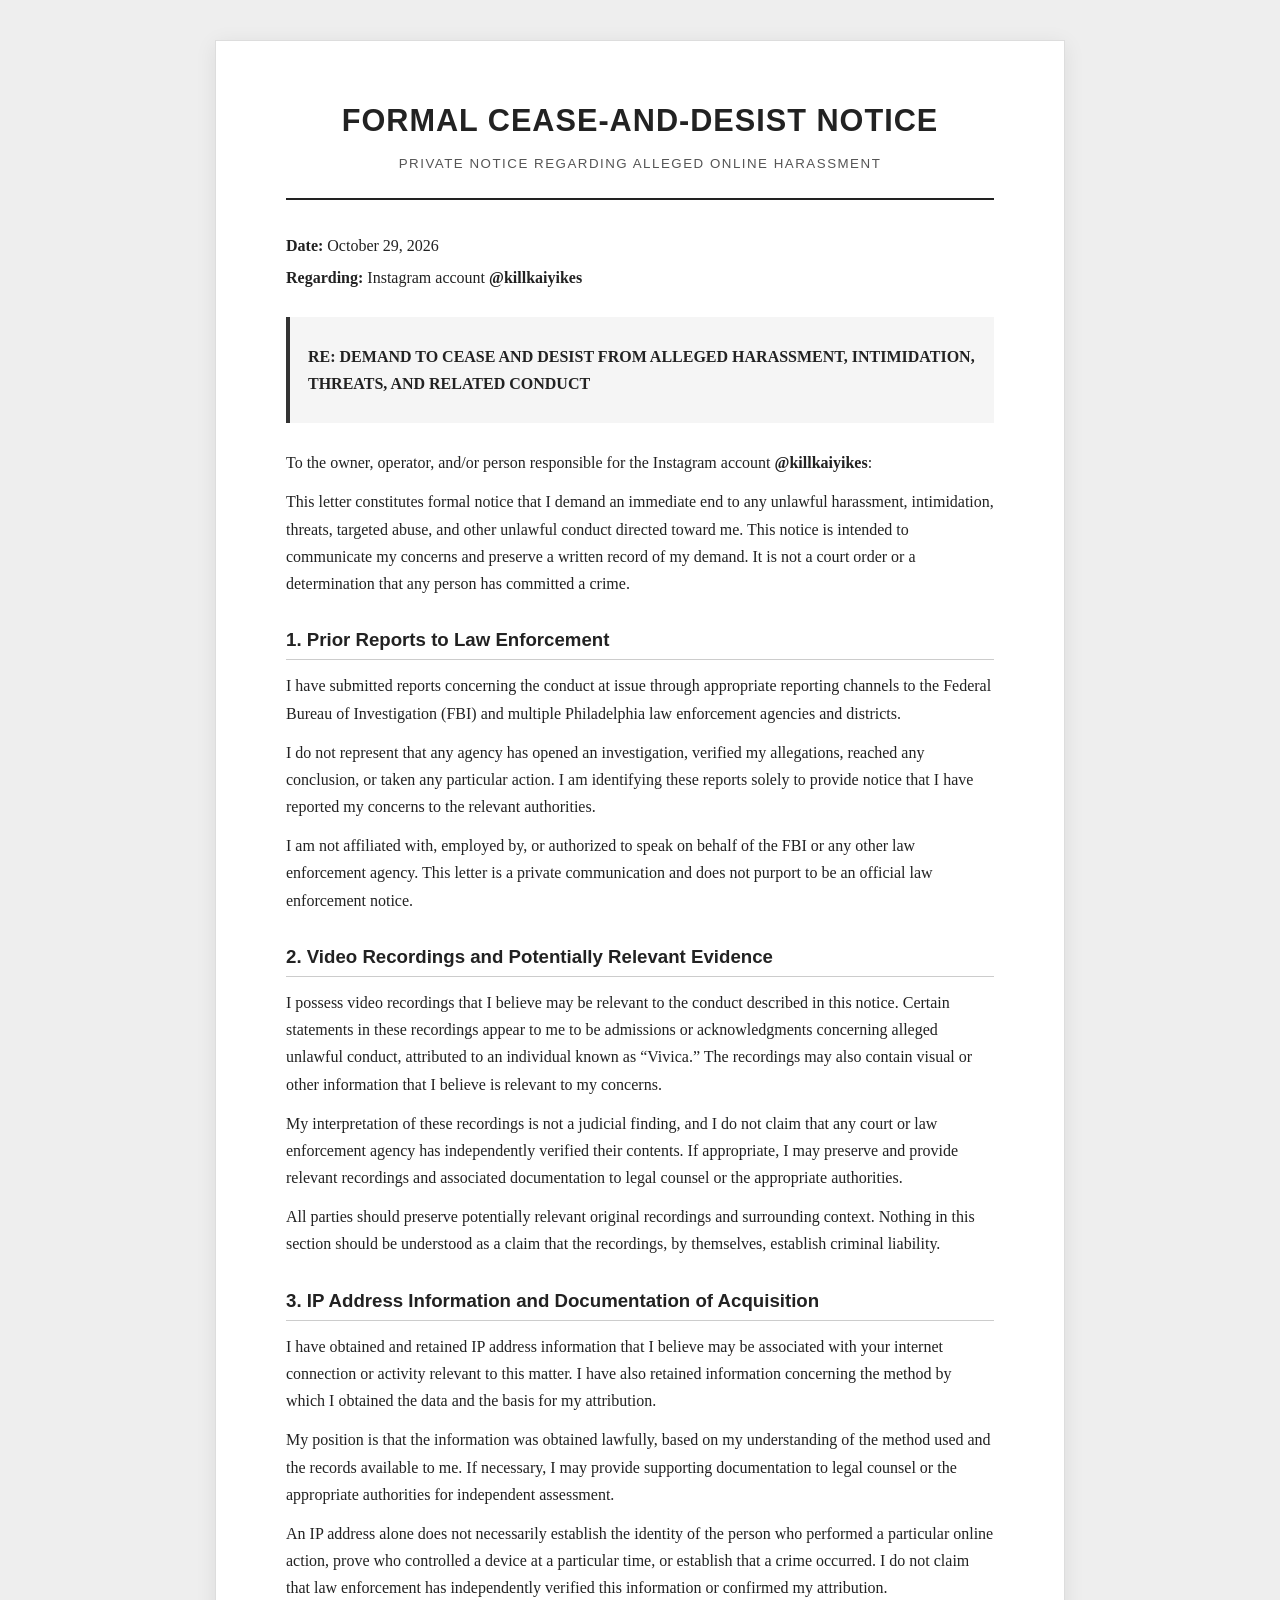
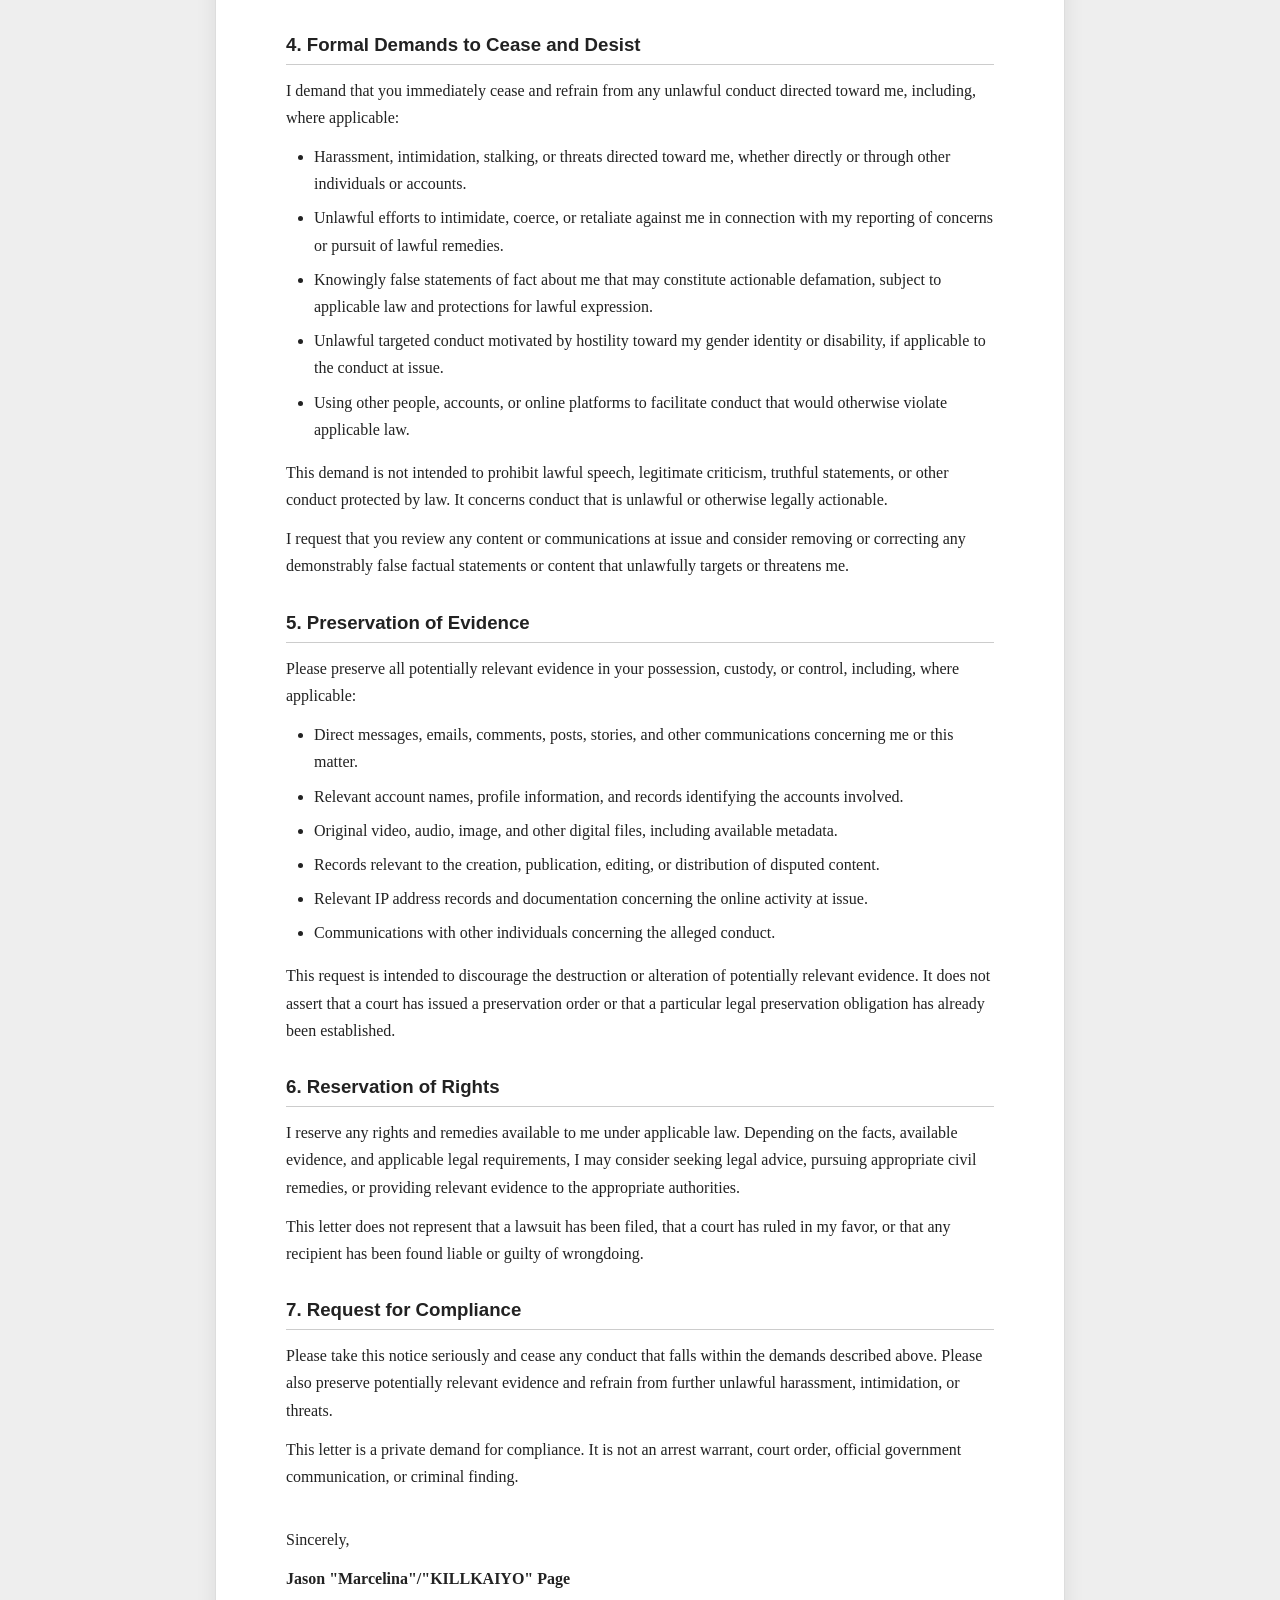
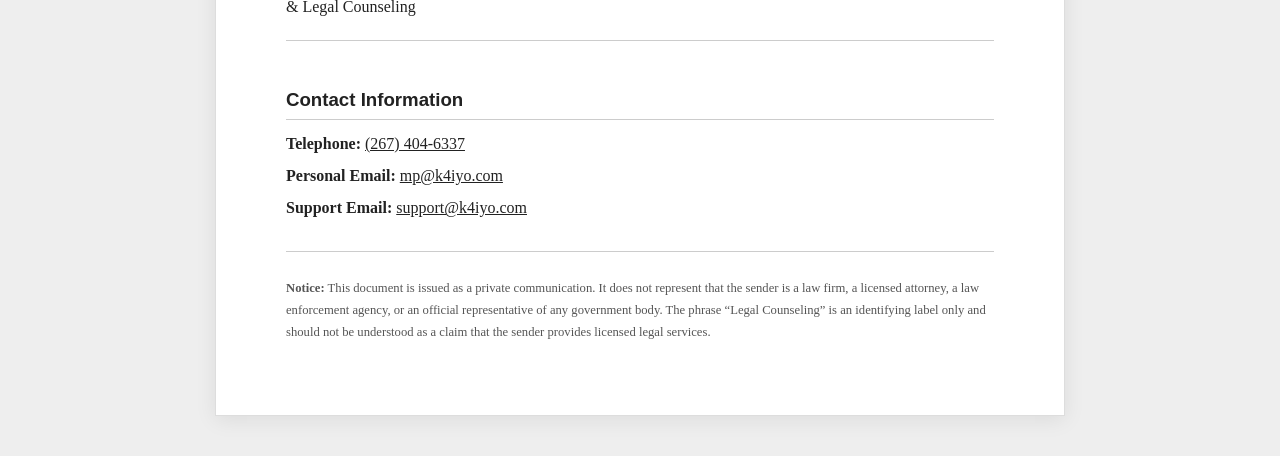
==== index.html @ 61499386 "Fix name formatting in index.html" ====
<!DOCTYPE html>

<html lang="en">

<head>

    <meta charset="UTF-8">

    <meta name="viewport" content="width=device-width, initial-scale=1.0">

    <meta name="author" content="KILLKAIYO">

    <meta name="description" content="Formal cease-and-desist notice concerning alleged online harassment and intimidation.">

    <title>Formal Cease-and-Desist Notice</title>

    <style>

        :root {

            color-scheme: light;

            --text: #222222;

            --muted: #555555;

            --rule: #cccccc;

            --paper: #ffffff;

            --background: #eeeeee;

        }

        * {

            box-sizing: border-box;

        }

        body {

            margin: 0;

            padding: 40px 20px;

            background: var(--background);

            color: var(--text);

            font-family: Georgia, "Times New Roman", serif;

            font-size: 12pt;

            line-height: 1.7;

        }

        main {

            max-width: 850px;

            margin: 0 auto;

            padding: 60px 70px;

            background: var(--paper);

            border: 1px solid #dddddd;

            box-shadow: 0 4px 20px rgba(0, 0, 0, 0.08);

        }

        header {

            margin-bottom: 32px;

            padding-bottom: 22px;

            border-bottom: 2px solid var(--text);

            text-align: center;

        }

        h1 {

            margin: 0 0 12px;

            font-family: Arial, Helvetica, sans-serif;

            font-size: 23pt;

            line-height: 1.3;

            letter-spacing: 1px;

            text-transform: uppercase;

        }

        .document-subtitle {

            margin: 0;

            color: var(--muted);

            font-family: Arial, Helvetica, sans-serif;

            font-size: 10pt;

            letter-spacing: 1.5px;

            text-transform: uppercase;

        }

        .metadata {

            margin: 26px 0;

        }

        .metadata p {

            margin: 5px 0;

        }

        .subject {

            margin: 26px 0;

            padding: 14px 18px;

            border-left: 4px solid #333333;

            background: #f5f5f5;

        }

        h2 {

            margin: 30px 0 10px;

            padding-bottom: 6px;

            border-bottom: 1px solid var(--rule);

            font-family: Arial, Helvetica, sans-serif;

            font-size: 14pt;

            line-height: 1.4;

        }

        p {

            margin: 12px 0;

        }

        ul {

            margin: 10px 0 16px;

            padding-left: 28px;

        }

        li {

            margin: 7px 0;

        }

        .signature {

            margin-top: 36px;

        }

        .contact-information {

            margin-top: 20px;

            padding-top: 16px;

            border-top: 1px solid var(--rule);

        }

        .contact-information p {

            margin: 5px 0;

            overflow-wrap: anywhere;

        }

        .disclaimer {

            margin-top: 30px;

            padding-top: 14px;

            border-top: 1px solid var(--rule);

            color: var(--muted);

            font-size: 9.5pt;

        }

        a {

            color: inherit;

            text-decoration: underline;

        }

        @media screen and (max-width: 640px) {

            body {

                padding: 0;

                font-size: 11pt;

            }

            main {

                padding: 32px 22px;

                border: none;

                box-shadow: none;

            }

            h1 {

                font-size: 19pt;

            }

        }

        @media print {

            @page {

                size: letter;

                margin: 0.75in;

            }

            body {

                padding: 0;

                background: #ffffff;

                font-size: 11pt;

                line-height: 1.5;

            }

            main {

                max-width: none;

                margin: 0;

                padding: 0;

                border: none;

                box-shadow: none;

            }

            h2 {

                break-after: avoid;

            }

            p, li {

                orphans: 3;

                widows: 3;

            }

            .subject {

                background: #ffffff;

            }

        }

    </style>

</head>

<body>

    <main>

        <header>

            <h1>Formal Cease-and-Desist Notice</h1>

            <p class="document-subtitle">

                Private Notice Regarding Alleged Online Harassment

            </p>

        </header>

        <section class="metadata" aria-label="Document information">

            <p><strong>Date:</strong> October 29, 2026</p>

            <p><strong>Regarding:</strong> Instagram account <strong>@killkaiyikes</strong></p>

        </section>

        <div class="subject">

            <p><strong>RE: DEMAND TO CEASE AND DESIST FROM ALLEGED HARASSMENT, INTIMIDATION, THREATS, AND RELATED CONDUCT</strong></p>

        </div>

        <p>To the owner, operator, and/or person responsible for the Instagram account <strong>@killkaiyikes</strong>:</p>

        <p>This letter constitutes formal notice that I demand an immediate end to any unlawful harassment, intimidation, threats, targeted abuse, and other unlawful conduct directed toward me. This notice is intended to communicate my concerns and preserve a written record of my demand. It is not a court order or a determination that any person has committed a crime.</p>

        <section>

            <h2>1. Prior Reports to Law Enforcement</h2>

            <p>I have submitted reports concerning the conduct at issue through appropriate reporting channels to the Federal Bureau of Investigation (FBI) and multiple Philadelphia law enforcement agencies and districts.</p>

            <p>I do not represent that any agency has opened an investigation, verified my allegations, reached any conclusion, or taken any particular action. I am identifying these reports solely to provide notice that I have reported my concerns to the relevant authorities.</p>

            <p>I am not affiliated with, employed by, or authorized to speak on behalf of the FBI or any other law enforcement agency. This letter is a private communication and does not purport to be an official law enforcement notice.</p>

        </section>

        <section>

            <h2>2. Video Recordings and Potentially Relevant Evidence</h2>

            <p>I possess video recordings that I believe may be relevant to the conduct described in this notice. Certain statements in these recordings appear to me to be admissions or acknowledgments concerning alleged unlawful conduct, attributed to an individual known as “Vivica.” The recordings may also contain visual or other information that I believe is relevant to my concerns.</p>

            <p>My interpretation of these recordings is not a judicial finding, and I do not claim that any court or law enforcement agency has independently verified their contents. If appropriate, I may preserve and provide relevant recordings and associated documentation to legal counsel or the appropriate authorities.</p>

            <p>All parties should preserve potentially relevant original recordings and surrounding context. Nothing in this section should be understood as a claim that the recordings, by themselves, establish criminal liability.</p>

        </section>

        <section>

            <h2>3. IP Address Information and Documentation of Acquisition</h2>

            <p>I have obtained and retained IP address information that I believe may be associated with your internet connection or activity relevant to this matter. I have also retained information concerning the method by which I obtained the data and the basis for my attribution.</p>

            <p>My position is that the information was obtained lawfully, based on my understanding of the method used and the records available to me. If necessary, I may provide supporting documentation to legal counsel or the appropriate authorities for independent assessment.</p>

            <p>An IP address alone does not necessarily establish the identity of the person who performed a particular online action, prove who controlled a device at a particular time, or establish that a crime occurred. I do not claim that law enforcement has independently verified this information or confirmed my attribution.</p>

        </section>

        <section>

            <h2>4. Formal Demands to Cease and Desist</h2>

            <p>I demand that you immediately cease and refrain from any unlawful conduct directed toward me, including, where applicable:</p>

            <ul>

                <li>Harassment, intimidation, stalking, or threats directed toward me, whether directly or through other individuals or accounts.</li>

                <li>Unlawful efforts to intimidate, coerce, or retaliate against me in connection with my reporting of concerns or pursuit of lawful remedies.</li>

                <li>Knowingly false statements of fact about me that may constitute actionable defamation, subject to applicable law and protections for lawful expression.</li>

                <li>Unlawful targeted conduct motivated by hostility toward my gender identity or disability, if applicable to the conduct at issue.</li>

                <li>Using other people, accounts, or online platforms to facilitate conduct that would otherwise violate applicable law.</li>

            </ul>

            <p>This demand is not intended to prohibit lawful speech, legitimate criticism, truthful statements, or other conduct protected by law. It concerns conduct that is unlawful or otherwise legally actionable.</p>

            <p>I request that you review any content or communications at issue and consider removing or correcting any demonstrably false factual statements or content that unlawfully targets or threatens me.</p>

        </section>

        <section>

            <h2>5. Preservation of Evidence</h2>

            <p>Please preserve all potentially relevant evidence in your possession, custody, or control, including, where applicable:</p>

            <ul>

                <li>Direct messages, emails, comments, posts, stories, and other communications concerning me or this matter.</li>

                <li>Relevant account names, profile information, and records identifying the accounts involved.</li>

                <li>Original video, audio, image, and other digital files, including available metadata.</li>

                <li>Records relevant to the creation, publication, editing, or distribution of disputed content.</li>

                <li>Relevant IP address records and documentation concerning the online activity at issue.</li>

                <li>Communications with other individuals concerning the alleged conduct.</li>

            </ul>

            <p>This request is intended to discourage the destruction or alteration of potentially relevant evidence. It does not assert that a court has issued a preservation order or that a particular legal preservation obligation has already been established.</p>

        </section>

        <section>

            <h2>6. Reservation of Rights</h2>

            <p>I reserve any rights and remedies available to me under applicable law. Depending on the facts, available evidence, and applicable legal requirements, I may consider seeking legal advice, pursuing appropriate civil remedies, or providing relevant evidence to the appropriate authorities.</p>

            <p>This letter does not represent that a lawsuit has been filed, that a court has ruled in my favor, or that any recipient has been found liable or guilty of wrongdoing.</p>

        </section>

        <section>

            <h2>7. Request for Compliance</h2>

            <p>Please take this notice seriously and cease any conduct that falls within the demands described above. Please also preserve potentially relevant evidence and refrain from further unlawful harassment, intimidation, or threats.</p>

            <p>This letter is a private demand for compliance. It is not an arrest warrant, court order, official government communication, or criminal finding.</p>

        </section>

        <section class="signature">

            <p>Sincerely,</p>

            <p>

                <strong>Jason "Marcelina"/"KILLKAIYO" Page</strong><br>

                & Legal Counseling

            </p>

            <div class="contact-information">

                <h2>Contact Information</h2>

                <p><strong>Telephone:</strong> <a href="tel:+12674046337">(267) 404-6337</a></p>

                <p><strong>Personal Email:</strong> <a href="mailto:mp@k4iyo.com">mp@k4iyo.com</a></p>

                <p><strong>Support Email:</strong> <a href="mailto:support@k4iyo.com">support@k4iyo.com</a></p>

                </p>

            </div>

        </section>

        <footer class="disclaimer">

            <p><strong>Notice:</strong> This document is issued as a private communication. It does not represent that the sender is a law firm, a licensed attorney, a law enforcement agency, or an official representative of any government body. The phrase “Legal Counseling” is an identifying label only and should not be understood as a claim that the sender provides licensed legal services.</p>

        </footer>

    </main>

</body>

</html>
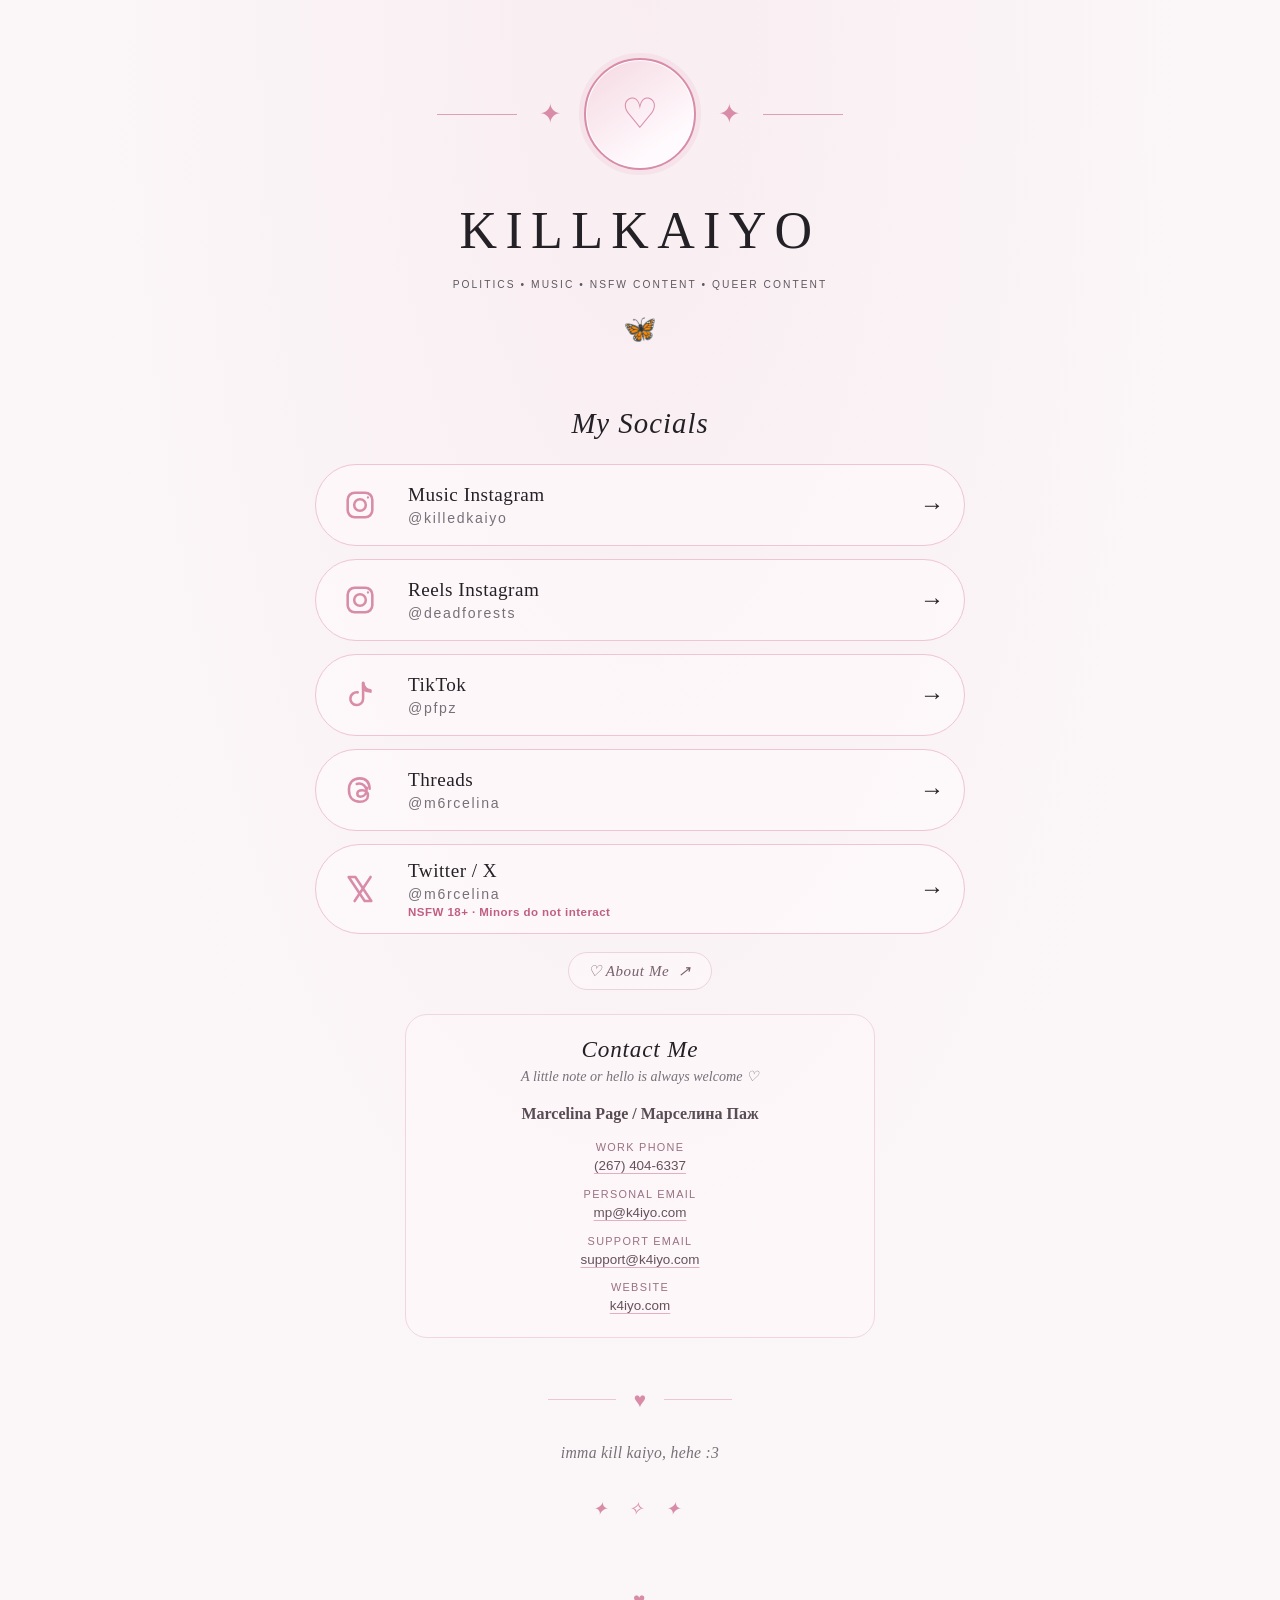
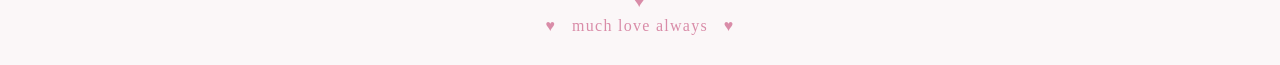
==== commit 0ba3474b: "Add files via upload" ====
--- a/index.html
+++ b/index.html
@@ -1,495 +1,471 @@
 <!DOCTYPE html>
-
 <html lang="en">
-
 <head>
-
-    <meta charset="UTF-8">
-
-    <meta name="viewport" content="width=device-width, initial-scale=1.0">
-
-    <meta name="author" content="KILLKAIYO">
-
-    <meta name="description" content="Formal cease-and-desist notice concerning alleged online harassment and intimidation.">
-
-    <title>Formal Cease-and-Desist Notice</title>
-
-    <style>
-
-        :root {
-
-            color-scheme: light;
-
-            --text: #222222;
-
-            --muted: #555555;
-
-            --rule: #cccccc;
-
-            --paper: #ffffff;
-
-            --background: #eeeeee;
-
-        }
-
-        * {
-
-            box-sizing: border-box;
-
-        }
-
-        body {
-
-            margin: 0;
-
-            padding: 40px 20px;
-
-            background: var(--background);
-
-            color: var(--text);
-
-            font-family: Georgia, "Times New Roman", serif;
-
-            font-size: 12pt;
-
-            line-height: 1.7;
-
-        }
-
-        main {
-
-            max-width: 850px;
-
-            margin: 0 auto;
-
-            padding: 60px 70px;
-
-            background: var(--paper);
-
-            border: 1px solid #dddddd;
-
-            box-shadow: 0 4px 20px rgba(0, 0, 0, 0.08);
-
-        }
-
-        header {
-
-            margin-bottom: 32px;
-
-            padding-bottom: 22px;
-
-            border-bottom: 2px solid var(--text);
-
-            text-align: center;
-
-        }
-
-        h1 {
-
-            margin: 0 0 12px;
-
-            font-family: Arial, Helvetica, sans-serif;
-
-            font-size: 23pt;
-
-            line-height: 1.3;
-
-            letter-spacing: 1px;
-
-            text-transform: uppercase;
-
-        }
-
-        .document-subtitle {
-
-            margin: 0;
-
-            color: var(--muted);
-
-            font-family: Arial, Helvetica, sans-serif;
-
-            font-size: 10pt;
-
-            letter-spacing: 1.5px;
-
-            text-transform: uppercase;
-
-        }
-
-        .metadata {
-
-            margin: 26px 0;
-
-        }
-
-        .metadata p {
-
-            margin: 5px 0;
-
-        }
-
-        .subject {
-
-            margin: 26px 0;
-
-            padding: 14px 18px;
-
-            border-left: 4px solid #333333;
-
-            background: #f5f5f5;
-
-        }
-
-        h2 {
-
-            margin: 30px 0 10px;
-
-            padding-bottom: 6px;
-
-            border-bottom: 1px solid var(--rule);
-
-            font-family: Arial, Helvetica, sans-serif;
-
-            font-size: 14pt;
-
-            line-height: 1.4;
-
-        }
-
-        p {
-
-            margin: 12px 0;
-
-        }
-
-        ul {
-
-            margin: 10px 0 16px;
-
-            padding-left: 28px;
-
-        }
-
-        li {
-
-            margin: 7px 0;
-
-        }
-
-        .signature {
-
-            margin-top: 36px;
-
-        }
-
-        .contact-information {
-
-            margin-top: 20px;
-
-            padding-top: 16px;
-
-            border-top: 1px solid var(--rule);
-
-        }
-
-        .contact-information p {
-
-            margin: 5px 0;
-
-            overflow-wrap: anywhere;
-
-        }
-
-        .disclaimer {
-
-            margin-top: 30px;
-
-            padding-top: 14px;
-
-            border-top: 1px solid var(--rule);
-
-            color: var(--muted);
-
-            font-size: 9.5pt;
-
-        }
-
-        a {
-
-            color: inherit;
-
-            text-decoration: underline;
-
-        }
-
-        @media screen and (max-width: 640px) {
-
-            body {
-
-                padding: 0;
-
-                font-size: 11pt;
-
-            }
-
-            main {
-
-                padding: 32px 22px;
-
-                border: none;
-
-                box-shadow: none;
-
-            }
-
-            h1 {
-
-                font-size: 19pt;
-
-            }
-
-        }
-
-        @media print {
-
-            @page {
-
-                size: letter;
-
-                margin: 0.75in;
-
-            }
-
-            body {
-
-                padding: 0;
-
-                background: #ffffff;
-
-                font-size: 11pt;
-
-                line-height: 1.5;
-
-            }
-
-            main {
-
-                max-width: none;
-
-                margin: 0;
-
-                padding: 0;
-
-                border: none;
-
-                box-shadow: none;
-
-            }
-
-            h2 {
-
-                break-after: avoid;
-
-            }
-
-            p, li {
-
-                orphans: 3;
-
-                widows: 3;
-
-            }
-
-            .subject {
-
-                background: #ffffff;
-
-            }
-
-        }
-
-    </style>
-
+  <meta charset="UTF-8">
+  <meta name="viewport" content="width=device-width, initial-scale=1">
+  <meta name="theme-color" content="#fbf7f8">
+  <meta name="description" content="Find and connect with KILLKAIYO across social platforms.">
+  <title>KILLKAIYO — My Socials</title>
+  <style>
+    :root {
+      color-scheme: light;
+      --paper: #fbf7f8;
+      --ink: #242126;
+      --muted: #777078;
+      --pink: #d98ca8;
+      --pink-soft: #f3c9d7;
+      --pink-pale: #fffafd;
+      --line: #f0c4d2;
+      --serif: "Bodoni 72", Didot, "Times New Roman", serif;
+      --sans: -apple-system, BlinkMacSystemFont, "Segoe UI", sans-serif;
+    }
+
+    * { box-sizing: border-box; }
+
+    html { min-height: 100%; scroll-behavior: smooth; }
+
+    body {
+      margin: 0;
+      min-height: 100vh;
+      background:
+        radial-gradient(ellipse at 50% 0%, rgba(242, 205, 218, .23), transparent 38rem),
+        var(--paper);
+      color: var(--ink);
+      font-family: var(--sans);
+      display: flex;
+      flex-direction: column;
+    }
+
+    main {
+      width: min(100% - 36px, 650px);
+      margin: 0 auto;
+      padding: 58px 0 36px;
+      flex: 1;
+    }
+
+    .hero {
+      text-align: center;
+      padding: 0 0 20px;
+    }
+
+    .ornament {
+      display: flex;
+      align-items: center;
+      justify-content: center;
+      gap: 22px;
+      margin: 0 auto 20px;
+      color: var(--pink);
+    }
+
+    .ornament-line {
+      width: clamp(36px, 12vw, 80px);
+      height: 1px;
+      background: var(--pink);
+      opacity: .8;
+    }
+
+    .avatar {
+      width: 112px;
+      height: 112px;
+      display: grid;
+      place-items: center;
+      border-radius: 50%;
+      border: 2px solid var(--pink);
+      outline: 5px solid rgba(217, 140, 168, .12);
+      background: linear-gradient(145deg, #f5d8e2, #fffafd 75%);
+      color: var(--pink);
+      font-size: 42px;
+      line-height: 1;
+      box-shadow: 0 0 0 1px #fff inset;
+    }
+
+    .sparkle {
+      font-family: var(--serif);
+      font-size: 27px;
+      line-height: 1;
+    }
+
+    h1 {
+      margin: 30px 0 13px;
+      font-family: var(--serif);
+      font-weight: 400;
+      font-size: clamp(2.2rem, 8vw, 3.25rem);
+      letter-spacing: .16em;
+      line-height: 1.2;
+    }
+
+    .tagline {
+      margin: 0;
+      color: #5e5860;
+      font-size: .64rem;
+      letter-spacing: .20em;
+      line-height: 1.9;
+      text-transform: uppercase;
+    }
+
+    .butterfly {
+      margin: 18px 0 0;
+      color: var(--pink);
+      font-size: 27px;
+    }
+
+    .socials {
+      margin: 42px 0 0;
+    }
+
+    h2 {
+      margin: 0 0 24px;
+      text-align: center;
+      font-family: var(--serif);
+      font-size: 1.8rem;
+      font-weight: 400;
+      font-style: italic;
+      letter-spacing: .035em;
+    }
+
+    .link-list {
+      display: grid;
+      gap: 13px;
+    }
+
+    .social-link {
+      display: grid;
+      grid-template-columns: 52px 1fr 22px;
+      align-items: center;
+      gap: 18px;
+      min-height: 82px;
+      padding: 15px 22px;
+      border: 1px solid var(--line);
+      border-radius: 999px;
+      background: rgba(255, 250, 253, .48);
+      color: var(--ink);
+      text-decoration: none;
+      transition: transform .18s ease, background .18s ease, border-color .18s ease, box-shadow .18s ease;
+      -webkit-tap-highlight-color: transparent;
+    }
+
+    .social-link:hover,
+    .social-link:focus-visible {
+      background: #fffafd;
+      border-color: var(--pink);
+      box-shadow: 0 7px 24px rgba(192, 111, 143, .09);
+      transform: translateY(-2px);
+      outline: none;
+    }
+
+    .social-link:focus-visible {
+      outline: 2px solid var(--pink);
+      outline-offset: 4px;
+    }
+
+    .platform-icon {
+      display: grid;
+      place-items: center;
+      width: 44px;
+      height: 44px;
+      color: var(--pink);
+    }
+
+    .platform-icon svg {
+      width: 34px;
+      height: 34px;
+      display: block;
+      fill: none;
+      stroke: currentColor;
+      stroke-width: 1.8;
+      stroke-linecap: round;
+      stroke-linejoin: round;
+    }
+
+    .platform-icon .filled {
+      fill: currentColor;
+      stroke: none;
+    }
+
+    .link-copy { min-width: 0; }
+
+    .platform-name {
+      display: block;
+      font-family: var(--serif);
+      font-size: 1.2rem;
+      letter-spacing: .025em;
+    }
+
+    .handle {
+      display: block;
+      margin-top: 4px;
+      color: var(--muted);
+      font-size: .88rem;
+      letter-spacing: .12em;
+      overflow-wrap: anywhere;
+    }
+
+    .arrow {
+      color: var(--ink);
+      font-size: 1.5rem;
+      font-weight: 300;
+      transition: transform .18s ease;
+    }
+
+    .social-link:hover .arrow,
+    .social-link:focus-visible .arrow { transform: translateX(3px); }
+
+    .about-wrap {
+      margin: 18px auto 0;
+      text-align: center;
+    }
+
+    .about-link {
+      display: inline-flex;
+      align-items: center;
+      justify-content: center;
+      gap: 9px;
+      padding: 9px 19px;
+      border: 1px solid #ead5de;
+      border-radius: 999px;
+      background: rgba(255, 250, 253, .42);
+      color: #76616b;
+      font-family: var(--serif);
+      font-size: .94rem;
+      font-style: italic;
+      letter-spacing: .04em;
+      text-decoration: none;
+      transition: background .18s ease, border-color .18s ease, transform .18s ease;
+    }
+
+    .about-link:hover,
+    .about-link:focus-visible {
+      background: #fffafd;
+      border-color: var(--pink);
+      transform: translateY(-1px);
+      outline: none;
+    }
+
+    .about-link:focus-visible {
+      outline: 2px solid var(--pink);
+      outline-offset: 3px;
+    }
+
+    .contact-card {
+      width: min(100%, 470px);
+      margin: 24px auto 0;
+      padding: 21px 22px 20px;
+      border: 1px solid #f1d6e0;
+      border-radius: 22px;
+      background: rgba(255, 250, 253, .52);
+      text-align: center;
+    }
+
+    .contact-card h2 {
+      margin: 0 0 5px;
+      font-size: 1.45rem;
+    }
+
+    .contact-intro {
+      margin: 0 0 16px;
+      color: var(--muted);
+      font-family: var(--serif);
+      font-size: .88rem;
+      font-style: italic;
+    }
+
+    .contact-name {
+      margin: 0 0 13px;
+      color: #594c54;
+      font-family: var(--serif);
+      font-size: 1rem;
+      line-height: 1.6;
+    }
+
+    .contact-details {
+      display: grid;
+      gap: 9px;
+      font-size: .84rem;
+      line-height: 1.55;
+    }
+
+    .contact-details p {
+      margin: 0;
+      overflow-wrap: anywhere;
+    }
+
+    .contact-label {
+      display: block;
+      color: #9a7182;
+      font-size: .68rem;
+      letter-spacing: .12em;
+      text-transform: uppercase;
+    }
+
+    .contact-details a {
+      color: #66515b;
+      text-decoration-color: #e4afc2;
+      text-underline-offset: 3px;
+    }
+
+    .closing {
+      margin: 42px 0 0;
+      text-align: center;
+      color: var(--muted);
+      font-family: var(--serif);
+      font-size: .98rem;
+      font-style: italic;
+      line-height: 1.9;
+      letter-spacing: .02em;
+    }
+
+    .heart-divider {
+      display: flex;
+      align-items: center;
+      justify-content: center;
+      gap: 18px;
+      margin-bottom: 18px;
+      color: var(--pink);
+      font-size: 1.3rem;
+    }
+
+    .heart-divider::before,
+    .heart-divider::after {
+      content: "";
+      width: 68px;
+      height: 1px;
+      background: var(--line);
+    }
+
+    .stars {
+      margin: 25px 0 0;
+      color: var(--pink);
+      letter-spacing: .45em;
+      font-size: 1.15rem;
+    }
+
+    footer {
+      position: relative;
+      padding: 25px 18px 30px;
+      color: #8a7c84;
+      text-align: center;
+      font-size: .72rem;
+      letter-spacing: .14em;
+    }
+
+    .footer-heart {
+      display: inline-block;
+      color: var(--pink);
+      font-size: 1.3rem;
+      margin-bottom: 5px;
+    }
+
+    @media (max-width: 480px) {
+      main { padding-top: 40px; }
+      .avatar { width: 96px; height: 96px; font-size: 36px; }
+      .social-link { grid-template-columns: 42px 1fr 18px; gap: 12px; min-height: 76px; padding: 13px 17px; }
+      .platform-icon { width: 38px; height: 38px; }
+      .platform-icon svg { width: 30px; height: 30px; }
+      .platform-name { font-size: 1.1rem; }
+      .handle { font-size: .8rem; }
+      .tagline { letter-spacing: .13em; font-size: .59rem; }
+      .socials { margin-top: 34px; }
+    }
+
+    @media (prefers-reduced-motion: reduce) {
+      *, *::before, *::after {
+        scroll-behavior: auto !important;
+        transition-duration: .01ms !important;
+        animation-duration: .01ms !important;
+      }
+    }
+  </style>
 </head>
-
 <body>
-
-    <main>
-
-        <header>
-
-            <h1>Formal Cease-and-Desist Notice</h1>
-
-            <p class="document-subtitle">
-
-                Private Notice Regarding Alleged Online Harassment
-
-            </p>
-
-        </header>
-
-        <section class="metadata" aria-label="Document information">
-
-            <p><strong>Date:</strong> October 29, 2026</p>
-
-            <p><strong>Regarding:</strong> Instagram account <strong>@killkaiyikes</strong></p>
-
-        </section>
-
-        <div class="subject">
-
-            <p><strong>RE: DEMAND TO CEASE AND DESIST FROM ALLEGED HARASSMENT, INTIMIDATION, THREATS, AND RELATED CONDUCT</strong></p>
-
+  <main>
+    <header class="hero">
+      <div class="ornament" aria-hidden="true">
+        <span class="ornament-line"></span>
+        <span class="sparkle">✦</span>
+        <div class="avatar" aria-hidden="true">♡</div>
+        <span class="sparkle">✦</span>
+        <span class="ornament-line"></span>
+      </div>
+
+      <h1>KILLKAIYO</h1>
+      <p class="tagline">Politics <span aria-hidden="true">•</span> Music <span aria-hidden="true">•</span> NSFW content <span aria-hidden="true">•</span> Queer content</p>
+      <p class="butterfly" aria-hidden="true">🦋</p>
+    </header>
+
+    <section class="socials" aria-labelledby="socials-heading">
+      <h2 id="socials-heading">My Socials</h2>
+
+      <nav class="link-list" aria-label="Social media accounts">
+        <a class="social-link" href="https://www.instagram.com/killedkaiyo/" target="_blank" rel="noopener noreferrer">
+          <span class="platform-icon" aria-hidden="true">
+            <svg viewBox="0 0 24 24"><rect x="3.3" y="3.3" width="17.4" height="17.4" rx="5"></rect><circle cx="12" cy="12" r="4.1"></circle><circle cx="17.6" cy="6.7" r=".8" class="filled"></circle></svg>
+          </span>
+          <span class="link-copy"><span class="platform-name">Music Instagram</span><span class="handle">@killedkaiyo</span></span>
+          <span class="arrow" aria-hidden="true">→</span>
+        </a>
+
+        <a class="social-link" href="https://www.instagram.com/deadforests/" target="_blank" rel="noopener noreferrer">
+          <span class="platform-icon" aria-hidden="true">
+            <svg viewBox="0 0 24 24"><rect x="3.3" y="3.3" width="17.4" height="17.4" rx="5"></rect><circle cx="12" cy="12" r="4.1"></circle><circle cx="17.6" cy="6.7" r=".8" class="filled"></circle></svg>
+          </span>
+          <span class="link-copy"><span class="platform-name">Reels Instagram</span><span class="handle">@deadforests</span></span>
+          <span class="arrow" aria-hidden="true">→</span>
+        </a>
+
+        <a class="social-link" href="https://www.tiktok.com/@pfpz" target="_blank" rel="noopener noreferrer">
+          <span class="platform-icon" aria-hidden="true">
+            <svg viewBox="0 0 24 24"><path d="M14.2 3.5v11.1a4.5 4.5 0 1 1-3.8-4.45"></path><path d="M14.2 3.5c.6 3.1 2.5 4.9 5.2 5.1"></path><path d="M14.2 3.5v4.2c1.5 1.2 3.2 1.8 5.2 1.9"></path></svg>
+          </span>
+          <span class="link-copy"><span class="platform-name">TikTok</span><span class="handle">@pfpz</span></span>
+          <span class="arrow" aria-hidden="true">→</span>
+        </a>
+
+        <a class="social-link" href="https://www.threads.net/@m6rcelina" target="_blank" rel="noopener noreferrer">
+          <span class="platform-icon" aria-hidden="true">
+            <svg viewBox="0 0 24 24"><path d="M18.8 11.1c-.2-4.7-2.8-7.3-7-7.3-4.8 0-7.6 3.1-7.6 8.2 0 5.3 2.9 8.3 7.7 8.3 3.4 0 5.7-1.7 5.7-4.4 0-2.3-1.5-3.7-4.1-3.7-2.1 0-3.4 1-3.4 2.5 0 1.2.9 2 2.2 2 2.8 0 4.5-2.6 4.5-6.2"></path><path d="M9.7 7.8c1.2-.5 2.6-.4 3.8.1 1.2.5 2.1 1.5 2.7 2.8"></path></svg>
+          </span>
+          <span class="link-copy"><span class="platform-name">Threads</span><span class="handle">@m6rcelina</span></span>
+          <span class="arrow" aria-hidden="true">→</span>
+        </a>
+
+        <a class="social-link" href="https://x.com/m6rcelina" target="_blank" rel="noopener noreferrer">
+          <span class="platform-icon" aria-hidden="true">
+            <svg viewBox="0 0 24 24"><path d="M4 3.5h4.7L20 20.5h-4.7L4 3.5Z"></path><path d="M19.5 3.5 8.2 20.5"></path></svg>
+          </span>
+          <span class="link-copy"><span class="platform-name">Twitter / X</span><span class="handle">@m6rcelina</span><span class="handle" style="color:#c15f83;font-size:.72rem;letter-spacing:.04em;font-weight:600;">NSFW 18+ · Minors do not interact</span></span>
+          <span class="arrow" aria-hidden="true">→</span>
+        </a>
+      </nav>
+
+      <div class="about-wrap">
+        <a class="about-link" href="http://k4iyo.com/am" target="_blank" rel="noopener noreferrer">
+          ♡ About Me <span aria-hidden="true">↗</span>
+        </a>
+      </div>
+
+      <section class="contact-card" aria-labelledby="contact-heading">
+        <h2 id="contact-heading">Contact Me</h2>
+        <p class="contact-intro">A little note or hello is always welcome ♡</p>
+        <p class="contact-name"><strong>Marcelina Page / Марселина Паж</strong></p>
+        <div class="contact-details">
+          <p><span class="contact-label">Work Phone</span><a href="tel:+12674046337">(267) 404-6337</a></p>
+          <p><span class="contact-label">Personal Email</span><a href="mailto:mp@k4iyo.com">mp@k4iyo.com</a></p>
+          <p><span class="contact-label">Support Email</span><a href="mailto:support@k4iyo.com">support@k4iyo.com</a></p>
+          <p><span class="contact-label">Website</span><a href="http://k4iyo.com" target="_blank" rel="noopener noreferrer">k4iyo.com</a></p>
         </div>
-
-        <p>To the owner, operator, and/or person responsible for the Instagram account <strong>@killkaiyikes</strong>:</p>
-
-        <p>This letter constitutes formal notice that I demand an immediate end to any unlawful harassment, intimidation, threats, targeted abuse, and other unlawful conduct directed toward me. This notice is intended to communicate my concerns and preserve a written record of my demand. It is not a court order or a determination that any person has committed a crime.</p>
-
-        <section>
-
-            <h2>1. Prior Reports to Law Enforcement</h2>
-
-            <p>I have submitted reports concerning the conduct at issue through appropriate reporting channels to the Federal Bureau of Investigation (FBI) and multiple Philadelphia law enforcement agencies and districts.</p>
-
-            <p>I do not represent that any agency has opened an investigation, verified my allegations, reached any conclusion, or taken any particular action. I am identifying these reports solely to provide notice that I have reported my concerns to the relevant authorities.</p>
-
-            <p>I am not affiliated with, employed by, or authorized to speak on behalf of the FBI or any other law enforcement agency. This letter is a private communication and does not purport to be an official law enforcement notice.</p>
-
-        </section>
-
-        <section>
-
-            <h2>2. Video Recordings and Potentially Relevant Evidence</h2>
-
-            <p>I possess video recordings that I believe may be relevant to the conduct described in this notice. Certain statements in these recordings appear to me to be admissions or acknowledgments concerning alleged unlawful conduct, attributed to an individual known as “Vivica.” The recordings may also contain visual or other information that I believe is relevant to my concerns.</p>
-
-            <p>My interpretation of these recordings is not a judicial finding, and I do not claim that any court or law enforcement agency has independently verified their contents. If appropriate, I may preserve and provide relevant recordings and associated documentation to legal counsel or the appropriate authorities.</p>
-
-            <p>All parties should preserve potentially relevant original recordings and surrounding context. Nothing in this section should be understood as a claim that the recordings, by themselves, establish criminal liability.</p>
-
-        </section>
-
-        <section>
-
-            <h2>3. IP Address Information and Documentation of Acquisition</h2>
-
-            <p>I have obtained and retained IP address information that I believe may be associated with your internet connection or activity relevant to this matter. I have also retained information concerning the method by which I obtained the data and the basis for my attribution.</p>
-
-            <p>My position is that the information was obtained lawfully, based on my understanding of the method used and the records available to me. If necessary, I may provide supporting documentation to legal counsel or the appropriate authorities for independent assessment.</p>
-
-            <p>An IP address alone does not necessarily establish the identity of the person who performed a particular online action, prove who controlled a device at a particular time, or establish that a crime occurred. I do not claim that law enforcement has independently verified this information or confirmed my attribution.</p>
-
-        </section>
-
-        <section>
-
-            <h2>4. Formal Demands to Cease and Desist</h2>
-
-            <p>I demand that you immediately cease and refrain from any unlawful conduct directed toward me, including, where applicable:</p>
-
-            <ul>
-
-                <li>Harassment, intimidation, stalking, or threats directed toward me, whether directly or through other individuals or accounts.</li>
-
-                <li>Unlawful efforts to intimidate, coerce, or retaliate against me in connection with my reporting of concerns or pursuit of lawful remedies.</li>
-
-                <li>Knowingly false statements of fact about me that may constitute actionable defamation, subject to applicable law and protections for lawful expression.</li>
-
-                <li>Unlawful targeted conduct motivated by hostility toward my gender identity or disability, if applicable to the conduct at issue.</li>
-
-                <li>Using other people, accounts, or online platforms to facilitate conduct that would otherwise violate applicable law.</li>
-
-            </ul>
-
-            <p>This demand is not intended to prohibit lawful speech, legitimate criticism, truthful statements, or other conduct protected by law. It concerns conduct that is unlawful or otherwise legally actionable.</p>
-
-            <p>I request that you review any content or communications at issue and consider removing or correcting any demonstrably false factual statements or content that unlawfully targets or threatens me.</p>
-
-        </section>
-
-        <section>
-
-            <h2>5. Preservation of Evidence</h2>
-
-            <p>Please preserve all potentially relevant evidence in your possession, custody, or control, including, where applicable:</p>
-
-            <ul>
-
-                <li>Direct messages, emails, comments, posts, stories, and other communications concerning me or this matter.</li>
-
-                <li>Relevant account names, profile information, and records identifying the accounts involved.</li>
-
-                <li>Original video, audio, image, and other digital files, including available metadata.</li>
-
-                <li>Records relevant to the creation, publication, editing, or distribution of disputed content.</li>
-
-                <li>Relevant IP address records and documentation concerning the online activity at issue.</li>
-
-                <li>Communications with other individuals concerning the alleged conduct.</li>
-
-            </ul>
-
-            <p>This request is intended to discourage the destruction or alteration of potentially relevant evidence. It does not assert that a court has issued a preservation order or that a particular legal preservation obligation has already been established.</p>
-
-        </section>
-
-        <section>
-
-            <h2>6. Reservation of Rights</h2>
-
-            <p>I reserve any rights and remedies available to me under applicable law. Depending on the facts, available evidence, and applicable legal requirements, I may consider seeking legal advice, pursuing appropriate civil remedies, or providing relevant evidence to the appropriate authorities.</p>
-
-            <p>This letter does not represent that a lawsuit has been filed, that a court has ruled in my favor, or that any recipient has been found liable or guilty of wrongdoing.</p>
-
-        </section>
-
-        <section>
-
-            <h2>7. Request for Compliance</h2>
-
-            <p>Please take this notice seriously and cease any conduct that falls within the demands described above. Please also preserve potentially relevant evidence and refrain from further unlawful harassment, intimidation, or threats.</p>
-
-            <p>This letter is a private demand for compliance. It is not an arrest warrant, court order, official government communication, or criminal finding.</p>
-
-        </section>
-
-        <section class="signature">
-
-            <p>Sincerely,</p>
-
-            <p>
-
-                <strong>Jason "Marcelina"/"KILLKAIYO" Page</strong><br>
-
-                & Legal Counseling
-
-            </p>
-
-            <div class="contact-information">
-
-                <h2>Contact Information</h2>
-
-                <p><strong>Telephone:</strong> <a href="tel:+12674046337">(267) 404-6337</a></p>
-
-                <p><strong>Personal Email:</strong> <a href="mailto:mp@k4iyo.com">mp@k4iyo.com</a></p>
-
-                <p><strong>Support Email:</strong> <a href="mailto:support@k4iyo.com">support@k4iyo.com</a></p>
-
-                </p>
-
-            </div>
-
-        </section>
-
-        <footer class="disclaimer">
-
-            <p><strong>Notice:</strong> This document is issued as a private communication. It does not represent that the sender is a law firm, a licensed attorney, a law enforcement agency, or an official representative of any government body. The phrase “Legal Counseling” is an identifying label only and should not be understood as a claim that the sender provides licensed legal services.</p>
-
-        </footer>
-
-    </main>
-
+      </section>
+    </section>
+
+    <section class="closing" aria-label="Closing message">
+      <div class="heart-divider" aria-hidden="true">♥</div>
+      <p>imma kill kaiyo, hehe :3</p>
+      <p class="stars" aria-hidden="true">✦ ✧ ✦</p>
+    </section>
+  </main>
+
+  <footer>
+    <div class="footer-heart" aria-hidden="true">♥</div>
+    <div style="color:#d98ca8; font-family:Georgia,serif; font-size:1rem; letter-spacing:.08em;">♥ &nbsp; much love always &nbsp; ♥</div>
+  </footer>
 </body>
-
 </html>
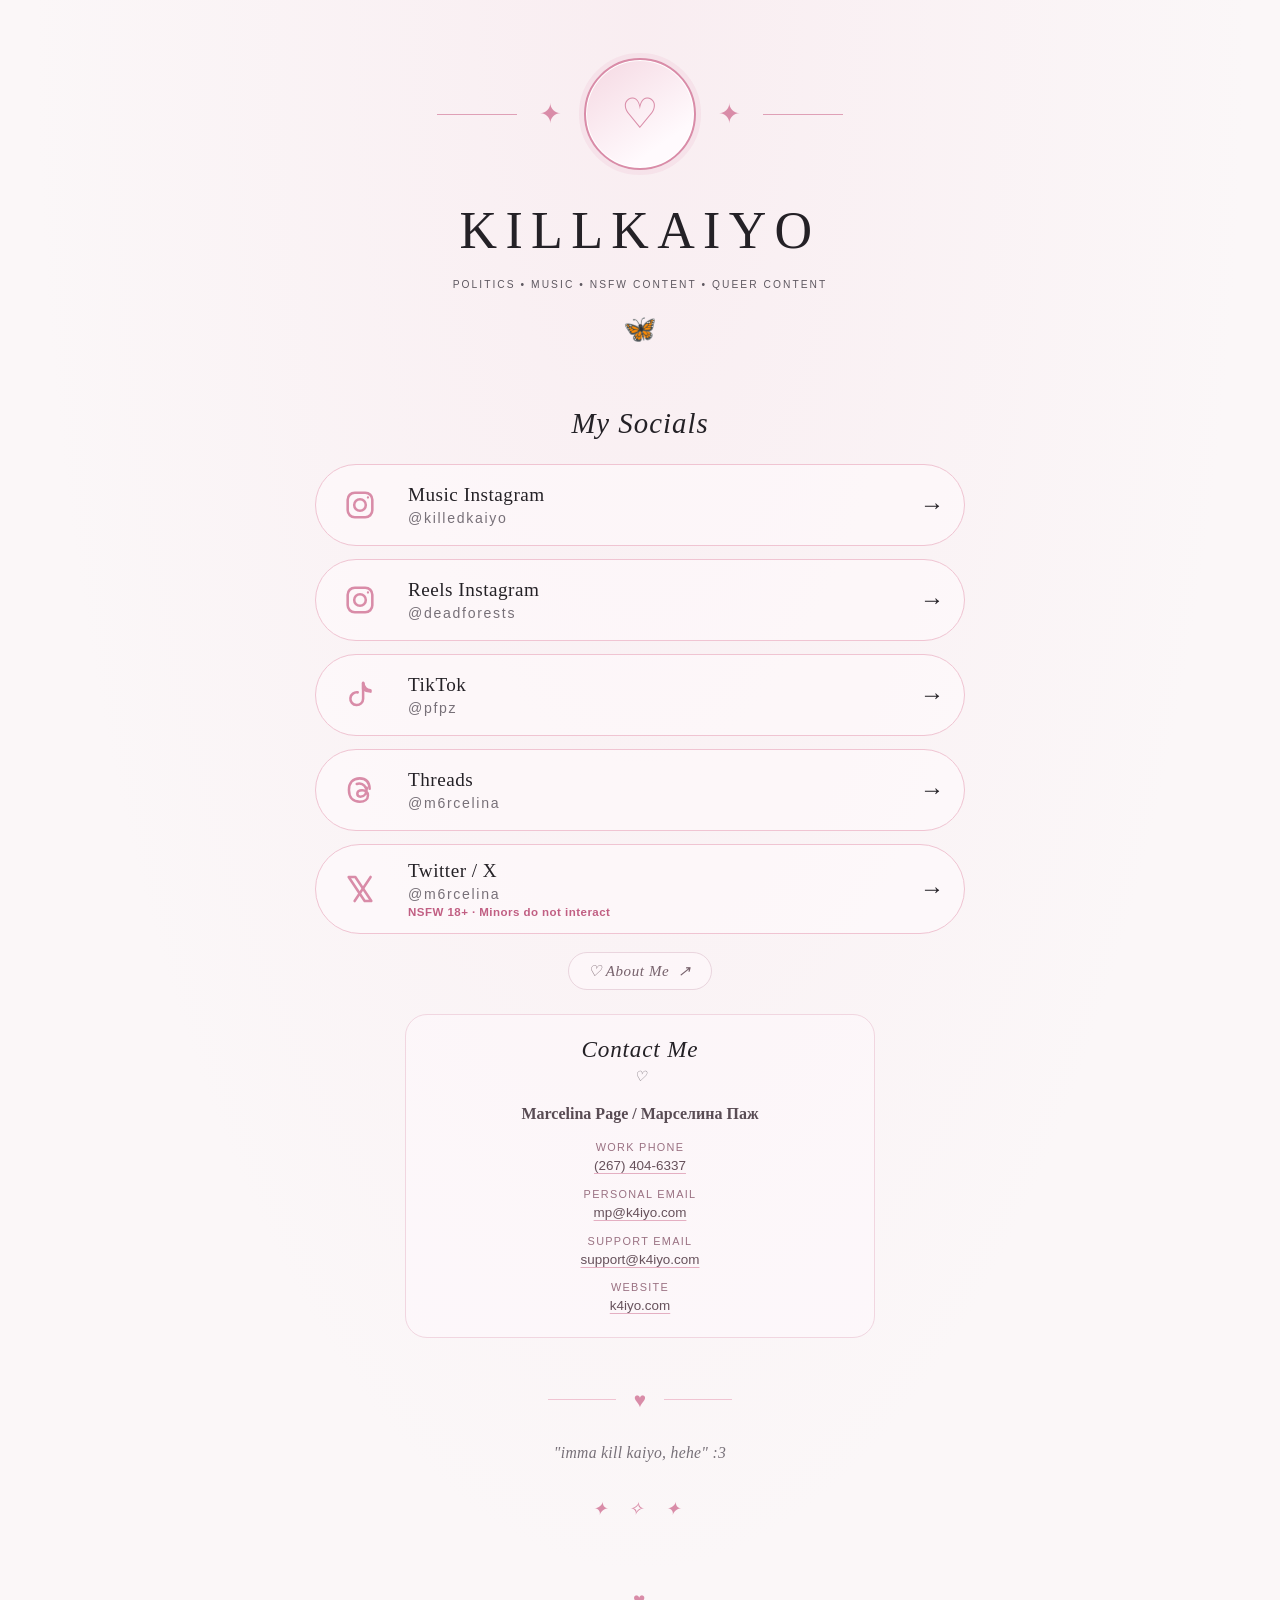
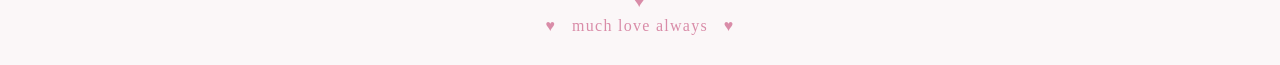
==== commit 272e7a36: "Update contact intro and closing message formatting" ====
--- a/index.html
+++ b/index.html
@@ -445,7 +445,7 @@
 
       <section class="contact-card" aria-labelledby="contact-heading">
         <h2 id="contact-heading">Contact Me</h2>
-        <p class="contact-intro">A little note or hello is always welcome ♡</p>
+        <p class="contact-intro">♡</p>
         <p class="contact-name"><strong>Marcelina Page / Марселина Паж</strong></p>
         <div class="contact-details">
           <p><span class="contact-label">Work Phone</span><a href="tel:+12674046337">(267) 404-6337</a></p>
@@ -458,7 +458,7 @@
 
     <section class="closing" aria-label="Closing message">
       <div class="heart-divider" aria-hidden="true">♥</div>
-      <p>imma kill kaiyo, hehe :3</p>
+      <p>"imma kill kaiyo, hehe" :3</p>
       <p class="stars" aria-hidden="true">✦ ✧ ✦</p>
     </section>
   </main>
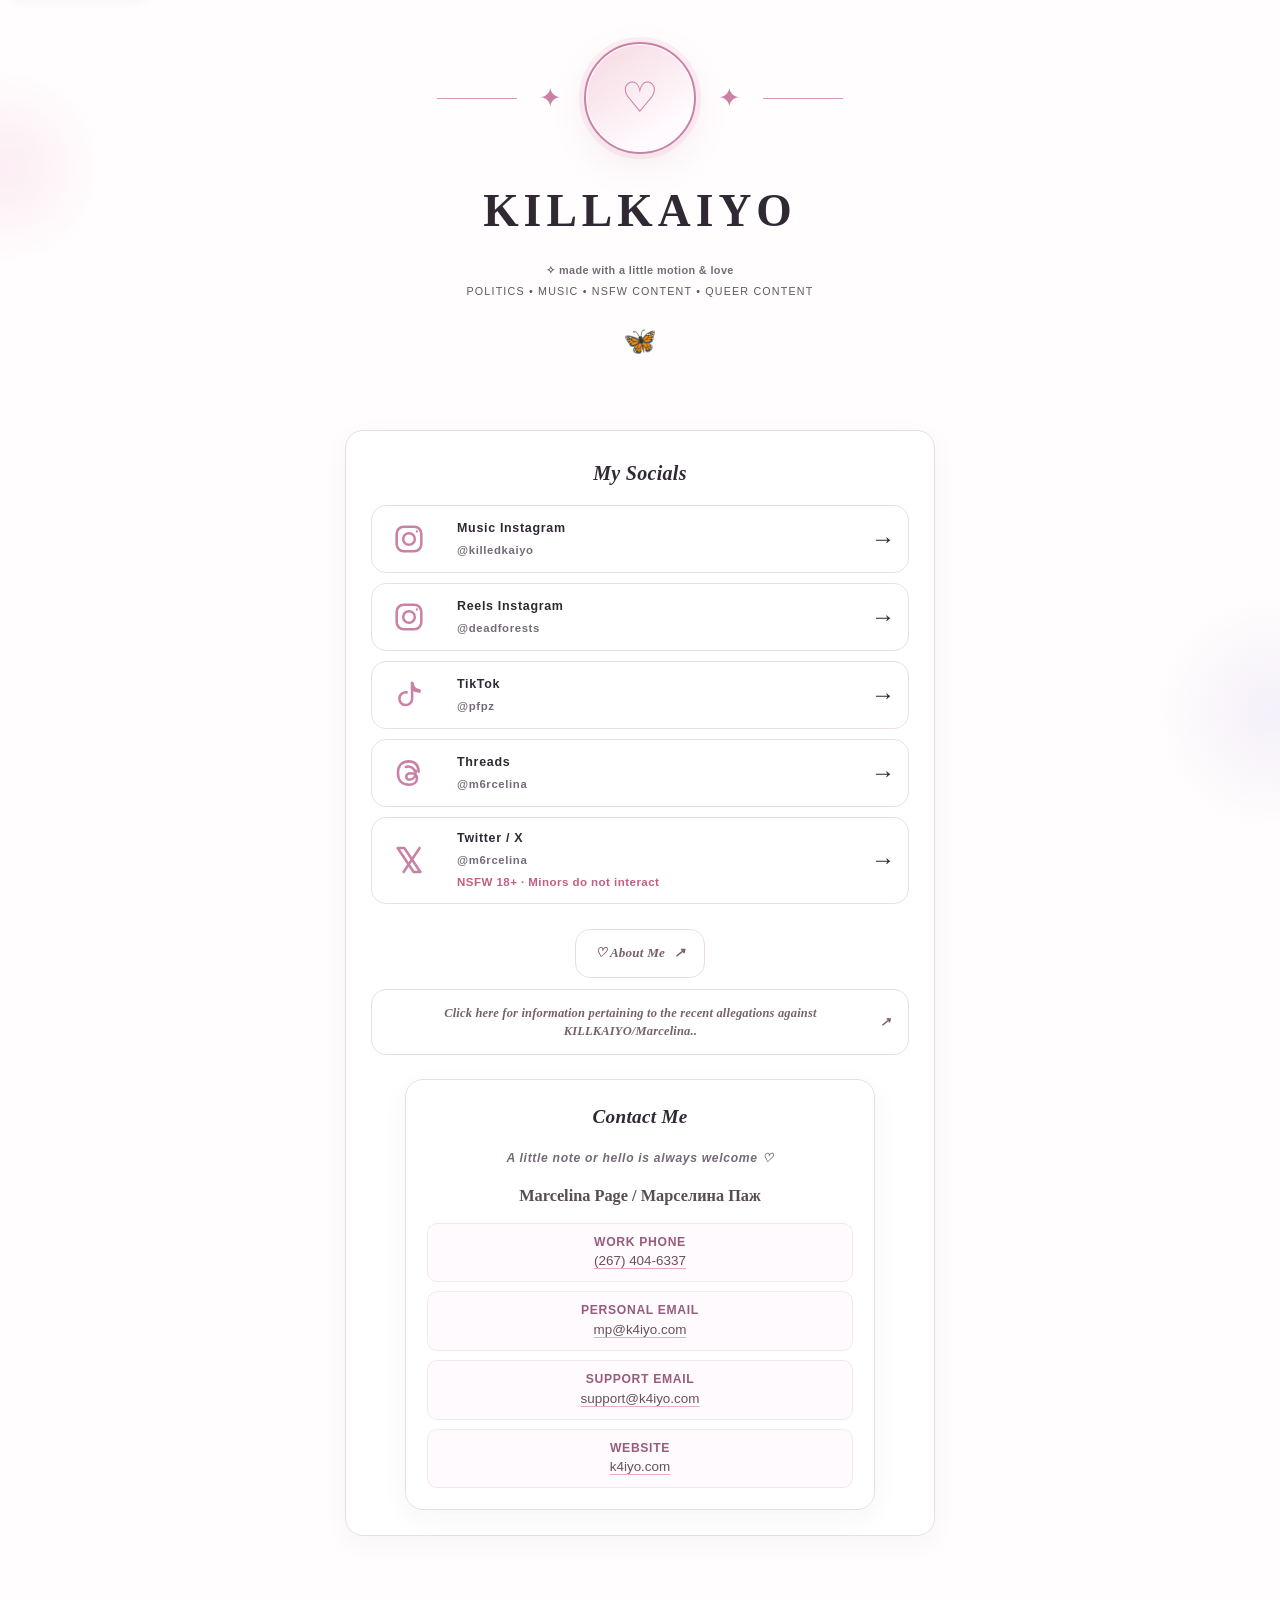
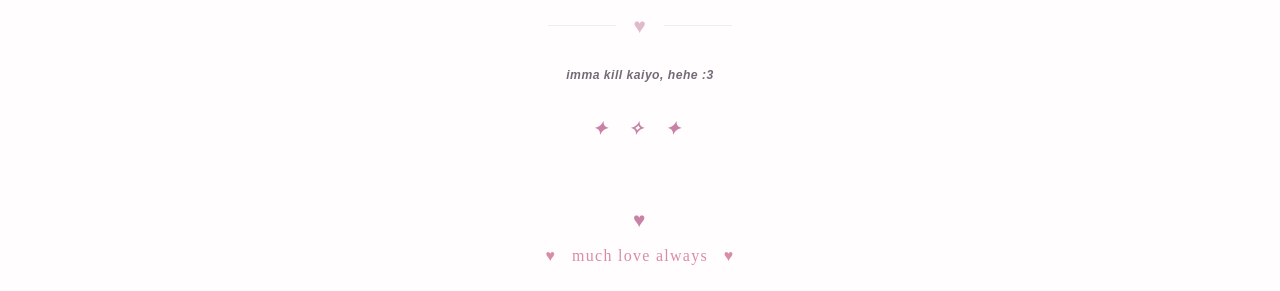
==== commit 92ff1b53: "Add files via upload" ====
--- a/index.html
+++ b/index.html
@@ -246,6 +246,14 @@
       outline-offset: 3px;
     }
 
+
+    .allegations-link {
+      margin-top: 10px;
+      max-width: 100%;
+      white-space: normal;
+      line-height: 1.5;
+    }
+
     .contact-card {
       width: min(100%, 470px);
       margin: 24px auto 0;
@@ -374,10 +382,271 @@
         animation-duration: .01ms !important;
       }
     }
-  </style>
+  
+
+/* KILLKAIYO refreshed visual system */
+:root {
+  --ink: #29232d;
+  --muted: #766d79;
+  --pink: #d98caf;
+  --pink-deep: #a85f88;
+  --pink-soft: #f8e5ee;
+  --lilac: #e9e1f7;
+  --blue-soft: #e5f2f8;
+  --paper: #fffafd;
+  --line: #efdae7;
+  --shadow: 0 22px 70px rgba(116, 76, 103, .09);
+}
+html { scroll-behavior: smooth; }
+body {
+  background-color: var(--paper);
+  background-image:
+    radial-gradient(ellipse at 8% 5%, rgba(248, 220, 235, .72), transparent 34rem),
+    radial-gradient(ellipse at 94% 88%, rgba(220, 237, 248, .68), transparent 36rem),
+    radial-gradient(ellipse at 50% 48%, rgba(239, 230, 249, .24), transparent 42rem);
+}
+::selection { background: #f4cfe0; color: #332635; }
+a { transition: color .2s ease, background .2s ease, border-color .2s ease, transform .2s ease, box-shadow .2s ease; }
+a:focus-visible {
+  outline: 3px solid rgba(169, 103, 145, .55);
+  outline-offset: 4px;
+  border-radius: 5px;
+}
+h1, h2 { text-wrap: balance; }
+@media (prefers-reduced-motion: reduce) {
+  *, *::before, *::after { scroll-behavior: auto !important; transition-duration: .01ms !important; animation-duration: .01ms !important; }
+}
+
+/* Homepage refinements */
+main { width: min(100% - 34px, 660px); padding-top: clamp(34px, 7vw, 64px); padding-bottom: 42px; }
+.hero { padding-bottom: 28px; }
+.avatar { box-shadow: 0 12px 34px rgba(193, 126, 159, .13), 0 0 0 1px #fff inset; }
+h1 { letter-spacing: .13em; }
+.tagline { max-width: 38rem; margin-inline: auto; line-height: 2.1; }
+.socials, .contact-card {
+  border: 1px solid rgba(239, 218, 231, .9);
+  border-radius: 26px;
+  background: rgba(255, 255, 255, .72);
+  box-shadow: var(--shadow);
+  backdrop-filter: blur(12px);
+}
+.socials { padding: clamp(20px, 5vw, 32px); }
+.socials h2 { margin-bottom: 19px; }
+.social-link, .about-link {
+  border-radius: 15px;
+  min-height: 54px;
+  box-shadow: 0 5px 18px rgba(116, 76, 103, .045);
+}
+.social-link:hover, .about-link:hover {
+  transform: translateY(-2px);
+  box-shadow: 0 11px 25px rgba(116, 76, 103, .10);
+}
+.about-link { margin-top: 11px; }
+.allegations-link { line-height: 1.5; padding: 14px 18px; }
+.contact-card { padding: 25px clamp(18px, 4vw, 30px); }
+.contact-details { gap: 13px; }
+.contact-details p { padding: 11px 12px; border-radius: 12px; background: rgba(250, 241, 247, .72); }
+.closing { padding-top: 28px; }
+footer { padding-bottom: 22px; }
+@media (max-width: 480px) {
+  main { width: min(100% - 26px, 660px); }
+  .tagline { letter-spacing: .13em; font-size: .61rem; }
+  .socials { border-radius: 21px; }
+}
+
+
+.skip-link { position:absolute; left:12px; top:-60px; z-index:20; padding:10px 14px; border-radius:10px; background:#fff; color:#5c3e55; box-shadow:0 5px 20px #0002; }
+.skip-link:focus { top:12px; }
+
+
+/* Refined layout: quieter surfaces, consistent type scale, clearer hierarchy */
+:root {
+  --ink: #302934;
+  --muted: #756b78;
+  --pink: #c982a5;
+  --pink-deep: #965c7d;
+  --pink-soft: #f7eaf1;
+  --lavender-soft: #f1edf8;
+  --paper: #fffdfd;
+  --line: #eadde6;
+  --serif: "Iowan Old Style", "Palatino Linotype", "Book Antiqua", Georgia, serif;
+  --sans: -apple-system, BlinkMacSystemFont, "Segoe UI", sans-serif;
+}
+body {
+  color: var(--ink);
+  background: #fffdfd;
+  font-family: var(--sans);
+  line-height: 1.7;
+}
+h1, h2, h3, .headline, .name {
+  font-family: var(--serif);
+  font-weight: 600;
+  letter-spacing: .015em;
+}
+p { margin-block: 0 1.05em; }
+small, .tag, .sub, .eyebrow, .dek, .byline, .contact-label, .contact-intro,
+.handle, .platform-name, .foot, .footer, .closing {
+  font-family: var(--sans);
+}
+.tag, .sub, .eyebrow, .contact-label, .contact-intro, .platform-name,
+.handle, .byline, .foot {
+  font-size: .76rem;
+  font-weight: 650;
+  letter-spacing: .055em;
+  line-height: 1.55;
+}
+.panel, .paper, .socials, .contact-card {
+  background: #fff;
+  border: 1px solid var(--line);
+  box-shadow: 0 8px 28px rgba(70, 48, 65, .045);
+  backdrop-filter: none;
+}
+.panel, .paper, .socials, .contact-card { border-radius: 18px; }
+.rule, .heart-divider { opacity: .55; }
+a { text-decoration-thickness: 1px; text-underline-offset: 3px; }
+a:hover { color: var(--pink-deep); }
+.social-link, .about-link {
+  box-shadow: none;
+  border: 1px solid var(--line);
+  background: #fff;
+  min-height: 49px;
+}
+.social-link:hover, .about-link:hover {
+  background: var(--pink-soft);
+  box-shadow: none;
+  transform: translateY(-1px);
+}
+.contact-details p {
+  margin: 0;
+  padding: 9px 11px;
+  border: 1px solid #f1e8ee;
+  border-radius: 10px;
+  background: #fffafd;
+  overflow-wrap: anywhere;
+}
+.contact-name { font-family: var(--serif); font-weight: 650; font-size: 1.02rem; }
+.contact-label { color: var(--pink-deep); text-transform: uppercase; }
+.skip-link { font-family: var(--sans); }
+@media (max-width: 600px) {
+  body { line-height: 1.68; }
+  .panel, .paper, .socials, .contact-card { border-radius: 15px; }
+}
+
+
+main { width: min(100% - 32px, 590px); padding: 42px 0 30px; }
+.hero { padding-bottom: 23px; }
+h1 { font-size: clamp(2.1rem, 7vw, 2.85rem); letter-spacing: .11em; }
+.tagline { font-size: .67rem; line-height: 1.8; letter-spacing: .11em; }
+.socials { padding: clamp(18px, 4vw, 25px); }
+.socials h2 { font-size: 1.25rem; margin: 0 0 15px; }
+.link-list { gap: 10px; }
+.social-link { padding: 11px 15px; }
+.platform-name { font-size: .78rem; }
+.handle { font-size: .71rem; color: var(--muted); font-weight: 600; }
+.about-wrap { margin-top: 14px; }
+.about-link { font-size: .82rem; font-weight: 650; letter-spacing: .015em; }
+.allegations-link { font-size: .78rem; line-height: 1.45; }
+.contact-card { margin-top: 24px; padding: 21px; }
+.contact-card h2 { font-size: 1.2rem; margin-top: 0; }
+.contact-details { gap: 9px; }
+.closing { font-size: .76rem; font-weight: 650; letter-spacing: .04em; }
+@media(max-width:480px) {
+  main { width: min(100% - 26px, 590px); padding-top: 30px; }
+  .tagline { font-size: .62rem; letter-spacing: .08em; }
+}
+
+
+
+/* Interactive motion layer — restrained, touch-friendly, reduced-motion aware */
+:root {
+  --motion-pink: #d58caf;
+  --motion-lilac: #b9a6d8;
+  --motion-blue: #a8cddd;
+}
+body { overflow-x: hidden; }
+.motion-orb {
+  position: fixed; z-index: -1; pointer-events: none; border-radius: 50%;
+  filter: blur(2px); opacity: .28; mix-blend-mode: multiply;
+  animation: orb-drift 17s ease-in-out infinite alternate;
+}
+.motion-orb.orb-one {
+  width: 190px; height: 190px; top: 8vh; left: -90px;
+  background: radial-gradient(circle, #f3c6dc 0%, rgba(243,198,220,0) 72%);
+}
+.motion-orb.orb-two {
+  width: 230px; height: 230px; right: -110px; bottom: 8vh;
+  background: radial-gradient(circle, #d9d0f0 0%, rgba(217,208,240,0) 72%);
+  animation-delay: -7s;
+}
+@keyframes orb-drift {
+  from { transform: translate3d(0,-10px,0) scale(.94); }
+  to { transform: translate3d(25px,24px,0) scale(1.08); }
+}
+@keyframes fade-rise {
+  from { opacity: 0; transform: translateY(13px); }
+  to { opacity: 1; transform: translateY(0); }
+}
+@keyframes soft-pulse {
+  0%,100% { box-shadow: 0 0 0 0 rgba(213,140,175,0); }
+  50% { box-shadow: 0 0 0 6px rgba(213,140,175,.10); }
+}
+@keyframes twinkle {
+  0%,100% { opacity: .35; transform: scale(.85) rotate(0deg); }
+  50% { opacity: .9; transform: scale(1.12) rotate(18deg); }
+}
+main, .wrap { animation: fade-rise .75s cubic-bezier(.2,.7,.2,1) both; }
+.socials, .panel, .paper, .contact-card {
+  transition: transform .28s ease, box-shadow .28s ease, border-color .28s ease;
+}
+.social-link, .about-link, button, [role="button"] {
+  touch-action: manipulation;
+  -webkit-tap-highlight-color: rgba(213,140,175,.16);
+  transition: transform .2s ease, background .2s ease, box-shadow .2s ease, border-color .2s ease;
+}
+.social-link:active, .about-link:active, button:active, [role="button"]:active {
+  transform: scale(.975);
+}
+.interactive-tilt { transform-style: preserve-3d; will-change: transform; }
+.motion-spark {
+  position: fixed; z-index: 5; pointer-events: none; font-size: 13px;
+  color: var(--motion-pink); opacity: 0;
+  animation: spark-pop .72s ease-out forwards;
+}
+@keyframes spark-pop {
+  0% { opacity: 0; transform: translate(-50%,-30%) scale(.4) rotate(-20deg); }
+  25% { opacity: .85; }
+  100% { opacity: 0; transform: translate(-50%,-125%) scale(1.25) rotate(25deg); }
+}
+.motion-hint {
+  display: inline-block; margin-top: 10px; color: var(--muted);
+  font: 600 .68rem/1.5 var(--sans); letter-spacing: .035em;
+}
+.motion-hint .twinkle { display: inline-block; animation: twinkle 2.4s ease-in-out infinite; }
+@media (hover:hover) and (pointer:fine) {
+  .social-link:hover, .about-link:hover { transform: translateY(-3px); }
+  .socials:hover, .panel:hover, .paper:hover, .contact-card:hover {
+    border-color: #e3c8d8;
+    box-shadow: 0 13px 34px rgba(70,48,65,.075);
+  }
+}
+@media (hover:none) {
+  .social-link:active, .about-link:active { background: #f9edf3; }
+}
+@media (prefers-reduced-motion: reduce) {
+  *, *::before, *::after {
+    animation-duration: .01ms !important; animation-iteration-count: 1 !important;
+    transition-duration: .01ms !important; scroll-behavior: auto !important;
+  }
+  .interactive-tilt { transform: none !important; }
+}
+
+
+a:focus-visible, button:focus-visible { outline: 2px solid #b8799b; outline-offset: 4px; }
+</style>
 </head>
 <body>
-  <main>
+<a class="skip-link" href="#main-content">Skip to content</a>
+  <main id="main-content">
     <header class="hero">
       <div class="ornament" aria-hidden="true">
         <span class="ornament-line"></span>
@@ -438,27 +707,30 @@
       </nav>
 
       <div class="about-wrap">
-        <a class="about-link" href="http://k4iyo.com/am" target="_blank" rel="noopener noreferrer">
+        <a class="about-link" href="/am">
           ♡ About Me <span aria-hidden="true">↗</span>
         </a>
+        <a class="about-link allegations-link" href="/dc">
+          Click here for information pertaining to the recent allegations against KILLKAIYO/Marcelina.. <span aria-hidden="true">↗</span>
+        </a>
       </div>
 
       <section class="contact-card" aria-labelledby="contact-heading">
         <h2 id="contact-heading">Contact Me</h2>
-        <p class="contact-intro">♡</p>
+        <p class="contact-intro">A little note or hello is always welcome ♡</p>
         <p class="contact-name"><strong>Marcelina Page / Марселина Паж</strong></p>
         <div class="contact-details">
           <p><span class="contact-label">Work Phone</span><a href="tel:+12674046337">(267) 404-6337</a></p>
           <p><span class="contact-label">Personal Email</span><a href="mailto:mp@k4iyo.com">mp@k4iyo.com</a></p>
           <p><span class="contact-label">Support Email</span><a href="mailto:support@k4iyo.com">support@k4iyo.com</a></p>
-          <p><span class="contact-label">Website</span><a href="http://k4iyo.com" target="_blank" rel="noopener noreferrer">k4iyo.com</a></p>
+          <p><span class="contact-label">Website</span><a href="https://k4iyo.com/" target="_blank" rel="noopener noreferrer">k4iyo.com</a></p>
         </div>
       </section>
     </section>
 
     <section class="closing" aria-label="Closing message">
       <div class="heart-divider" aria-hidden="true">♥</div>
-      <p>"imma kill kaiyo, hehe" :3</p>
+      <p>imma kill kaiyo, hehe :3</p>
       <p class="stars" aria-hidden="true">✦ ✧ ✦</p>
     </section>
   </main>
@@ -467,5 +739,64 @@
     <div class="footer-heart" aria-hidden="true">♥</div>
     <div style="color:#d98ca8; font-family:Georgia,serif; font-size:1rem; letter-spacing:.08em;">♥ &nbsp; much love always &nbsp; ♥</div>
   </footer>
+
+
+<script>
+(() => {
+  const reduceMotion = window.matchMedia('(prefers-reduced-motion: reduce)').matches;
+  const finePointer = window.matchMedia('(hover: hover) and (pointer: fine)').matches;
+
+  // Add two ambient color orbs without changing the page content.
+  if (!reduceMotion) {
+    ['orb-one', 'orb-two'].forEach(cls => {
+      const orb = document.createElement('span');
+      orb.className = 'motion-orb ' + cls;
+      orb.setAttribute('aria-hidden', 'true');
+      document.body.appendChild(orb);
+    });
+  }
+
+  // Gentle pointer tilt on larger interactive surfaces; disabled on touch.
+  if (finePointer && !reduceMotion) {
+    document.querySelectorAll('.socials, .panel, .paper, .contact-card').forEach(card => {
+      card.classList.add('interactive-tilt');
+      card.addEventListener('pointermove', event => {
+        const r = card.getBoundingClientRect();
+        const x = (event.clientX - r.left) / r.width - .5;
+        const y = (event.clientY - r.top) / r.height - .5;
+        card.style.transform = `perspective(900px) rotateX(${(-y * 1.25).toFixed(2)}deg) rotateY(${(x * 1.25).toFixed(2)}deg)`;
+      });
+      card.addEventListener('pointerleave', () => { card.style.transform = ''; });
+    });
+  }
+
+  // Small sparkle feedback on tap/click; respects reduced-motion settings.
+  if (!reduceMotion) {
+    const makeSpark = (x, y) => {
+      const spark = document.createElement('span');
+      spark.className = 'motion-spark';
+      spark.textContent = ['✦', '♡', '✧'][Math.floor(Math.random() * 3)];
+      spark.style.left = x + 'px';
+      spark.style.top = y + 'px';
+      spark.setAttribute('aria-hidden', 'true');
+      document.body.appendChild(spark);
+      spark.addEventListener('animationend', () => spark.remove(), { once: true });
+    };
+    document.addEventListener('click', event => {
+      if (event.target.closest('a, button, [role="button"]')) makeSpark(event.clientX, event.clientY);
+    }, { passive: true });
+  }
+
+  // Add a small motion cue beneath the main page title when space allows.
+  const title = document.querySelector('h1, .headline');
+  if (title && !document.querySelector('.motion-hint')) {
+    const hint = document.createElement('div');
+    hint.className = 'motion-hint';
+    hint.innerHTML = '<span class="twinkle" aria-hidden="true">✧</span> made with a little motion & love';
+    title.insertAdjacentElement('afterend', hint);
+  }
+})();
+</script>
+
 </body>
 </html>
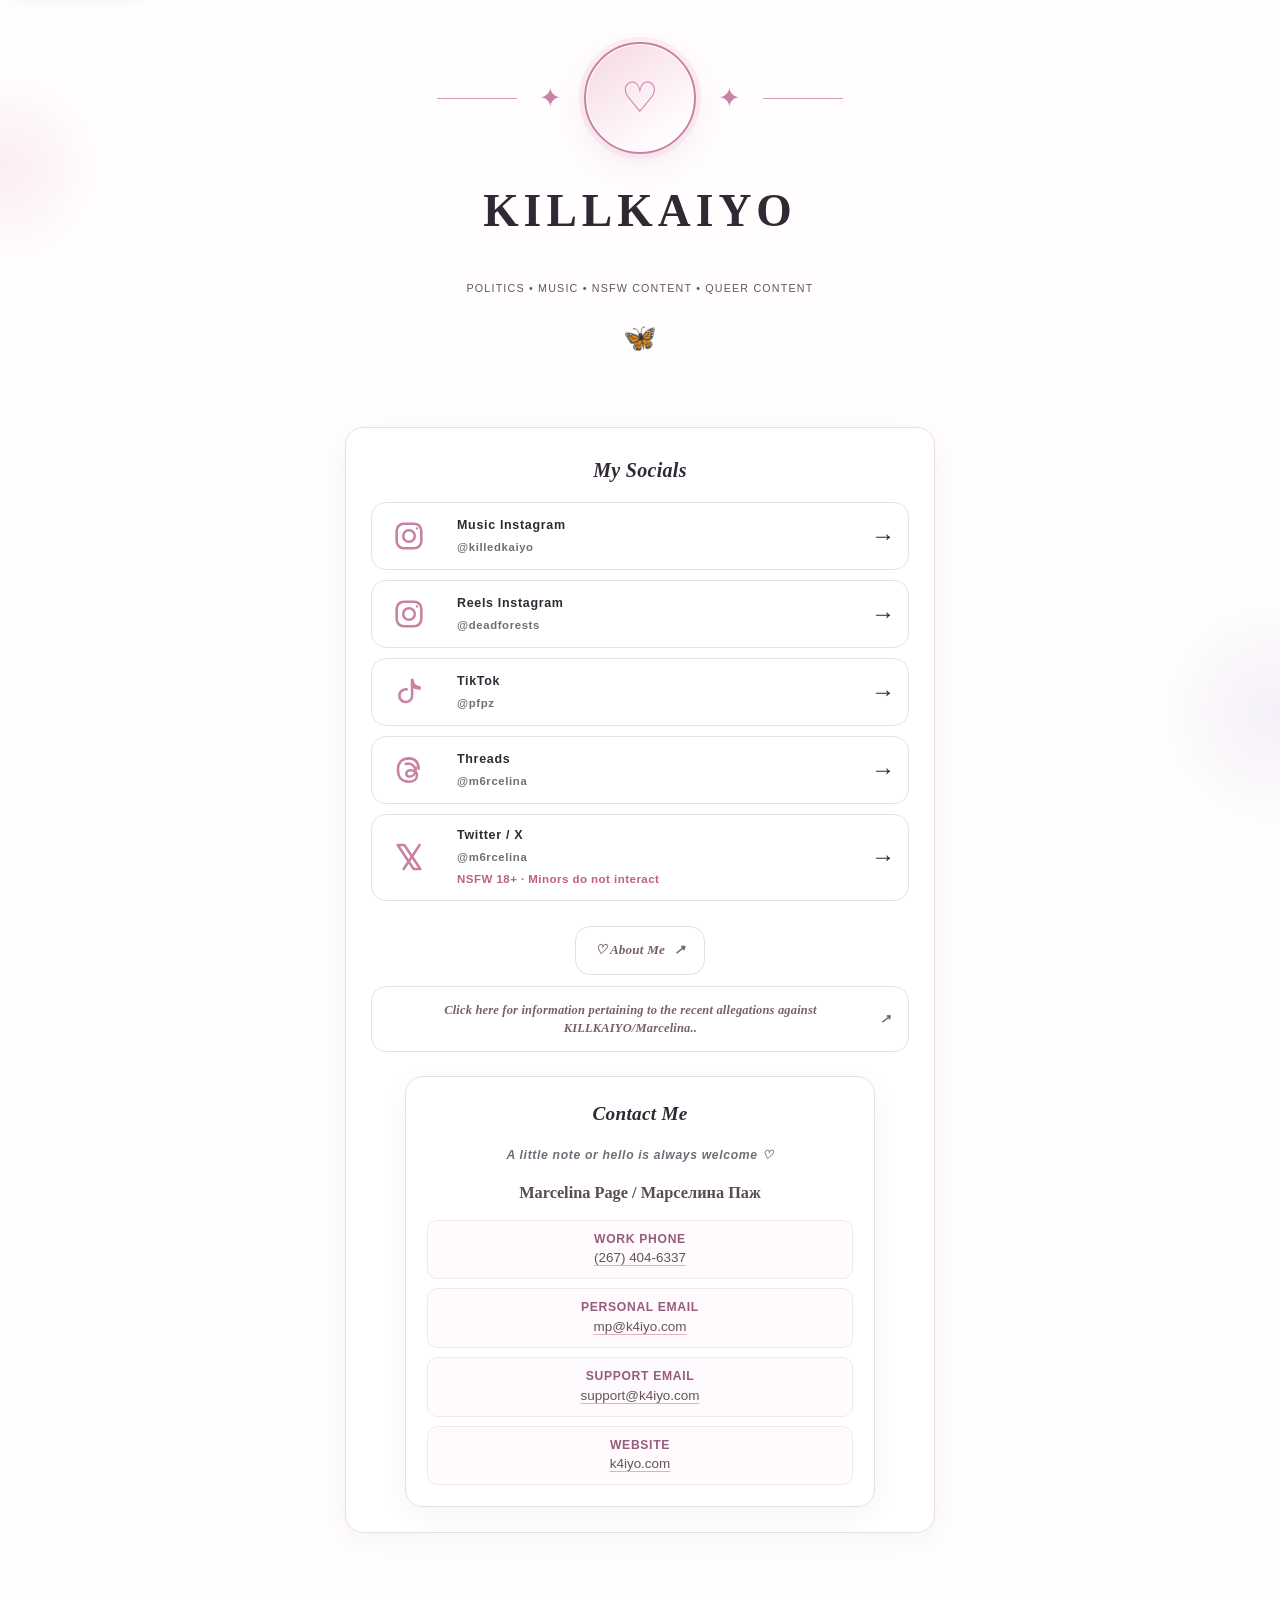
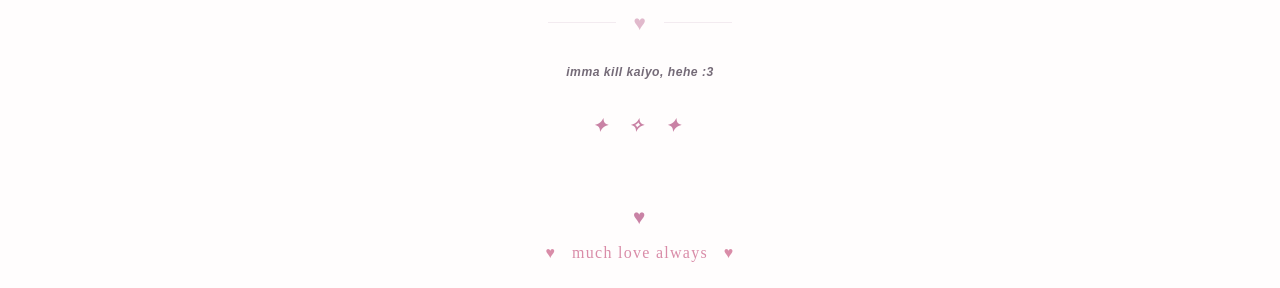
==== commit 8eefbaff: "Remove motion hint message from index.html Removed motion hint message from the HTML." ====
--- a/index.html
+++ b/index.html
@@ -792,7 +792,6 @@
   if (title && !document.querySelector('.motion-hint')) {
     const hint = document.createElement('div');
     hint.className = 'motion-hint';
-    hint.innerHTML = '<span class="twinkle" aria-hidden="true">✧</span> made with a little motion & love';
     title.insertAdjacentElement('afterend', hint);
   }
 })();
